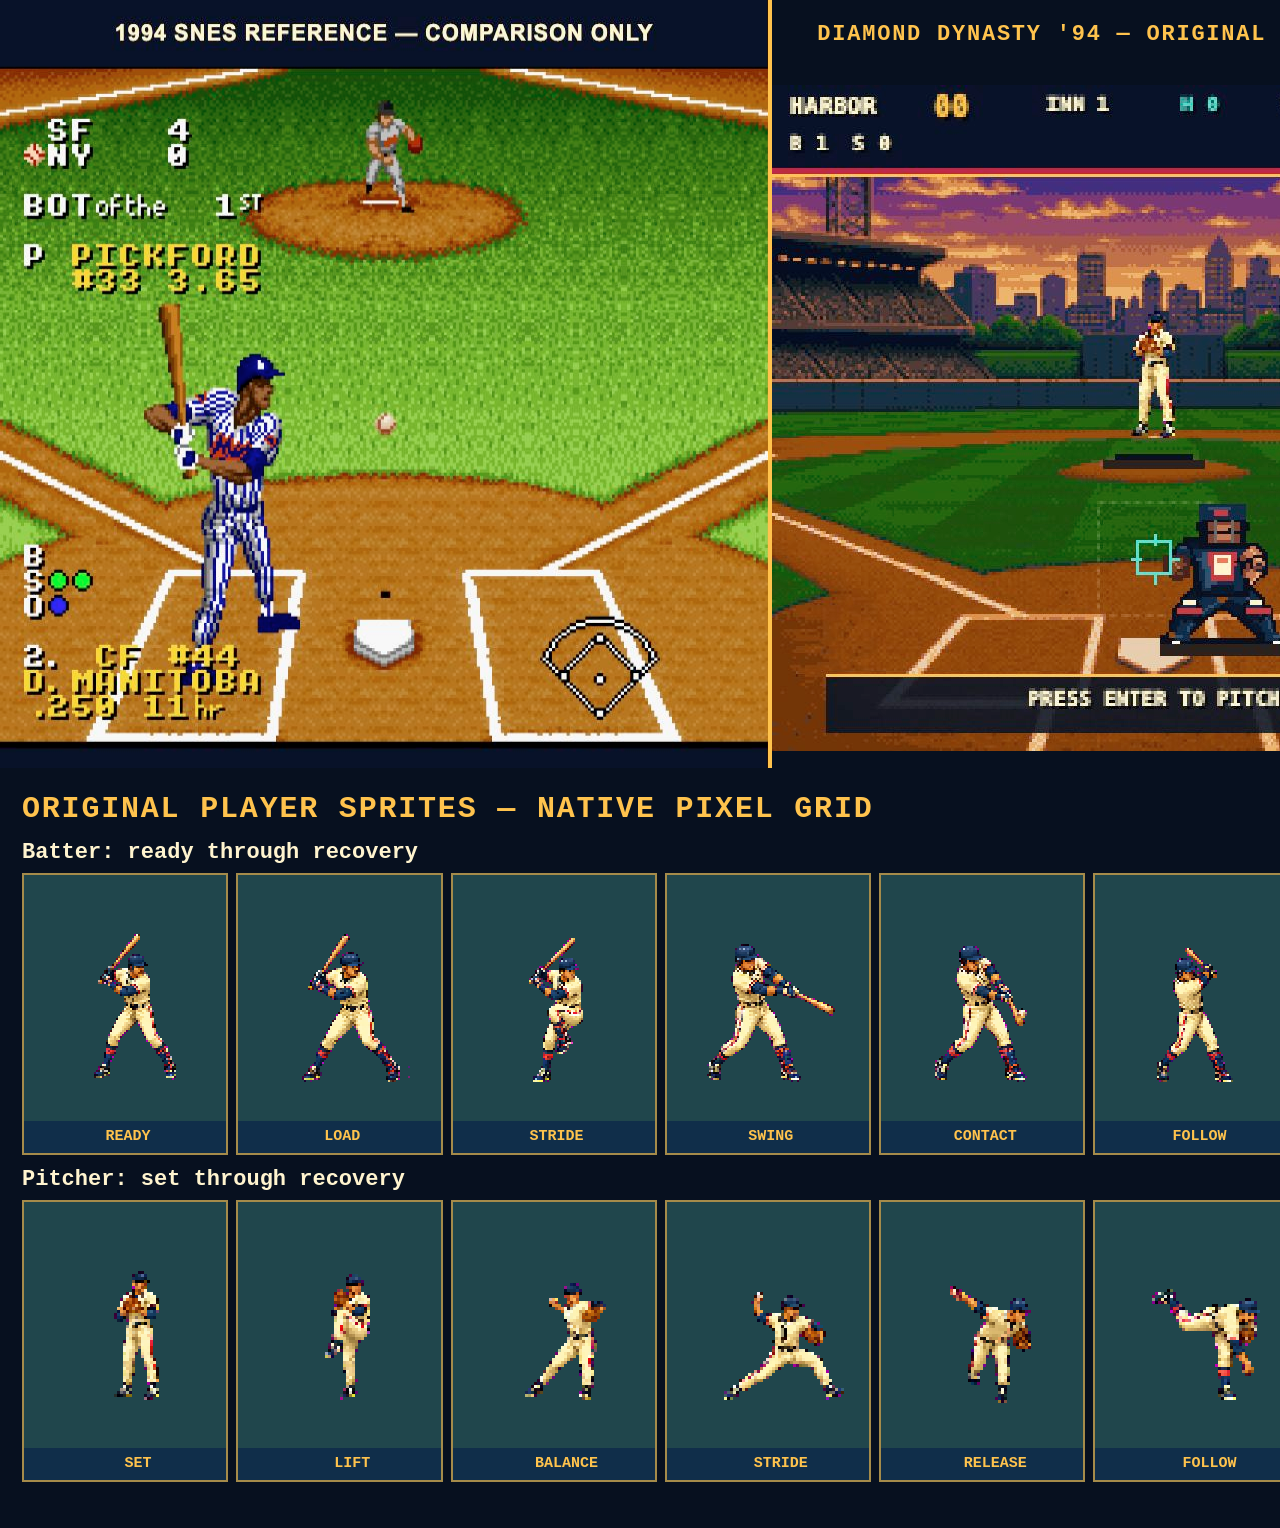
==== prototypes/diamond-dynasty/art-review.html @ b4f50368 "Replace procedural baseball figures with native sprites Co-authored-by: ersgit1 <eric@ersgroupinc.co" ====
<!doctype html>
<html lang="en">
  <head>
    <meta charset="UTF-8">
    <meta name="viewport" content="width=device-width, initial-scale=1.0">
    <title>Diamond Dynasty '94 — Character Art Review</title>
    <style>
      * { box-sizing: border-box; }
      html { background: #050a18; color: #fff4cf; font-family: "Courier New", monospace; }
      body { margin: 0; padding: 0; }
      h1, h2, p, figure { margin: 0; }
      .comparison {
        width: 1536px;
        height: 768px;
        display: grid;
        grid-template-columns: 1fr 1fr;
        overflow: hidden;
        background: #07101f;
      }
      .reference {
        width: 768px;
        height: 768px;
        object-fit: cover;
        image-rendering: pixelated;
      }
      .original-panel {
        display: grid;
        grid-template-rows: 68px 1fr;
        border-left: 4px solid #ffc34d;
        overflow: hidden;
      }
      .panel-title {
        display: grid;
        place-items: center;
        color: #ffc34d;
        background: #07101f;
        font-size: 22px;
        font-weight: 900;
        letter-spacing: .08em;
      }
      .gameplay-frame {
        display: grid;
        place-items: center;
        background: #07101f;
      }
      .gameplay-frame img {
        width: 100%;
        height: auto;
        image-rendering: pixelated;
      }
      .animation {
        width: 1536px;
        height: 760px;
        padding: 24px 22px;
        background: #07101f;
      }
      .animation h1 {
        margin-bottom: 14px;
        color: #ffc34d;
        font-size: 30px;
        letter-spacing: .06em;
      }
      .row-label {
        margin: 12px 0 8px;
        font-size: 22px;
        font-weight: 900;
      }
      .sprite-row {
        display: grid;
        grid-template-columns: repeat(7, 1fr);
        gap: 8px;
      }
      .sprite-row figure {
        height: 282px;
        display: grid;
        grid-template-rows: 1fr 32px;
        place-items: center;
        border: 2px solid #a58b4a;
        background: #20464c;
        overflow: hidden;
      }
      .sprite-row img {
        image-rendering: pixelated;
        image-rendering: crisp-edges;
      }
      .batter-row img { width: 208px; height: 200px; }
      .pitcher-row img { width: 228px; height: 174px; }
      figcaption {
        align-self: stretch;
        width: 100%;
        padding-top: 7px;
        color: #ffc34d;
        background: #102e4a;
        text-align: center;
        font-size: 15px;
        font-weight: 900;
      }
    </style>
  </head>
  <body>
    <section id="comparison" class="comparison" aria-label="SNES reference and original sprite rebuild comparison">
      <img class="reference" src="./art/references/ken-griffey-jr-snes-reference.png" alt="1994 SNES baseball screenshot used only as a detail-density reference">
      <div class="original-panel">
        <h1 class="panel-title">DIAMOND DYNASTY '94 — ORIGINAL SPRITE REBUILD</h1>
        <div class="gameplay-frame">
          <img src="./screenshots/gameplay-v2.png" alt="Live gameplay with original sprite-based batter and pitcher">
        </div>
      </div>
    </section>
    <section id="animation" class="animation" aria-label="Fourteen original animation poses">
      <h1>ORIGINAL PLAYER SPRITES — NATIVE PIXEL GRID</h1>
      <h2 class="row-label">Batter: ready through recovery</h2>
      <div class="sprite-row batter-row">
        <figure><img src="./art/sprites/batter-0.png" alt="Original batter pose 1"><figcaption>READY</figcaption></figure>
        <figure><img src="./art/sprites/batter-1.png" alt="Original batter pose 2"><figcaption>LOAD</figcaption></figure>
        <figure><img src="./art/sprites/batter-2.png" alt="Original batter pose 3"><figcaption>STRIDE</figcaption></figure>
        <figure><img src="./art/sprites/batter-3.png" alt="Original batter pose 4"><figcaption>SWING</figcaption></figure>
        <figure><img src="./art/sprites/batter-4.png" alt="Original batter pose 5"><figcaption>CONTACT</figcaption></figure>
        <figure><img src="./art/sprites/batter-5.png" alt="Original batter pose 6"><figcaption>FOLLOW</figcaption></figure>
        <figure><img src="./art/sprites/batter-6.png" alt="Original batter pose 7"><figcaption>RECOVER</figcaption></figure>
      </div>
      <h2 class="row-label">Pitcher: set through recovery</h2>
      <div class="sprite-row pitcher-row">
        <figure><img src="./art/sprites/pitcher-0.png" alt="Original pitcher pose 1"><figcaption>SET</figcaption></figure>
        <figure><img src="./art/sprites/pitcher-1.png" alt="Original pitcher pose 2"><figcaption>LIFT</figcaption></figure>
        <figure><img src="./art/sprites/pitcher-2.png" alt="Original pitcher pose 3"><figcaption>BALANCE</figcaption></figure>
        <figure><img src="./art/sprites/pitcher-3.png" alt="Original pitcher pose 4"><figcaption>STRIDE</figcaption></figure>
        <figure><img src="./art/sprites/pitcher-4.png" alt="Original pitcher pose 5"><figcaption>RELEASE</figcaption></figure>
        <figure><img src="./art/sprites/pitcher-5.png" alt="Original pitcher pose 6"><figcaption>FOLLOW</figcaption></figure>
        <figure><img src="./art/sprites/pitcher-6.png" alt="Original pitcher pose 7"><figcaption>RECOVER</figcaption></figure>
      </div>
    </section>
  </body>
</html>
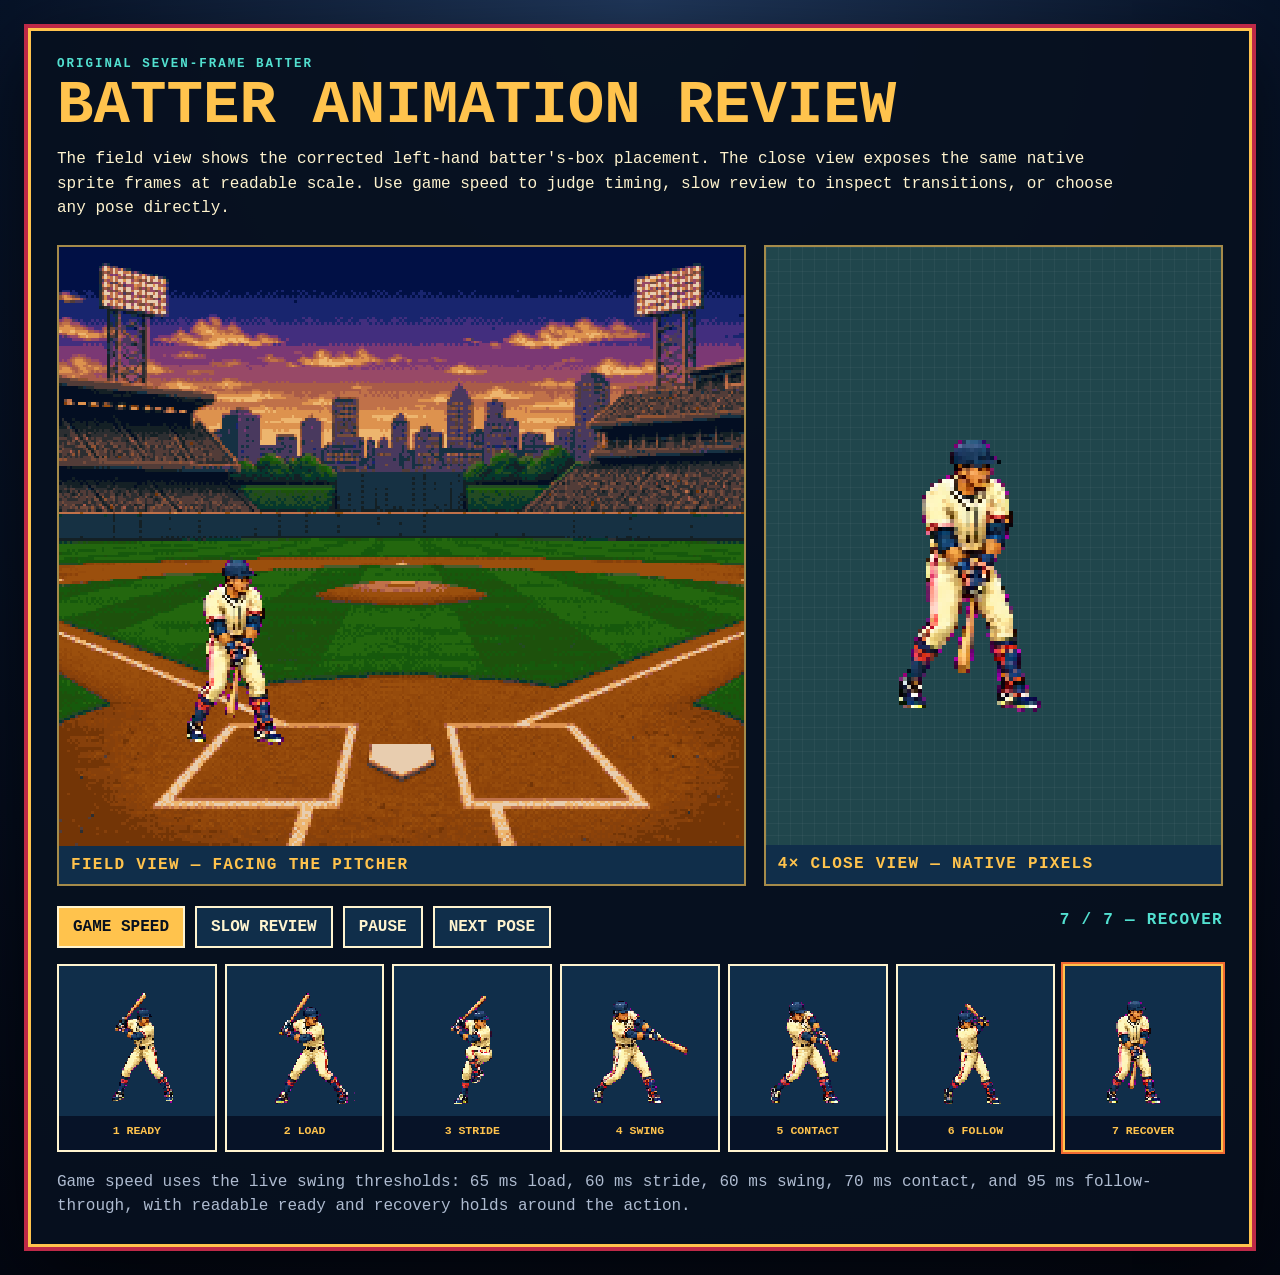
==== commit 5b6cfffa: "Add interactive batter animation review Co-authored-by: ersgit1 <eric@ersgroupinc.com> Signed-off-by" ====
--- a/prototypes/diamond-dynasty/art-review.html
+++ b/prototypes/diamond-dynasty/art-review.html
@@ -3,132 +3,222 @@
   <head>
     <meta charset="UTF-8">
     <meta name="viewport" content="width=device-width, initial-scale=1.0">
-    <title>Diamond Dynasty '94 — Character Art Review</title>
+    <title>Diamond Dynasty '94 — Batter Animation Review</title>
     <style>
+      :root {
+        color-scheme: dark;
+        font-family: "Courier New", monospace;
+        background: #050a18;
+        color: #fff4cf;
+        --cream: #fff4cf;
+        --gold: #ffc34d;
+        --coral: #f06a32;
+        --navy: #07101f;
+        --teal: #52e0d0;
+      }
       * { box-sizing: border-box; }
-      html { background: #050a18; color: #fff4cf; font-family: "Courier New", monospace; }
-      body { margin: 0; padding: 0; }
-      h1, h2, p, figure { margin: 0; }
-      .comparison {
-        width: 1536px;
-        height: 768px;
-        display: grid;
-        grid-template-columns: 1fr 1fr;
+      body {
+        margin: 0;
+        min-height: 100vh;
+        padding: 28px;
+        background: radial-gradient(circle at 50% 0%, #20385c 0, #071328 44%, #030712 100%);
+      }
+      button { font: inherit; }
+      .review {
+        width: min(100%, 1280px);
+        margin: 0 auto;
+        padding: 26px;
+        border: 3px solid var(--gold);
+        background: #07101ff2;
+        box-shadow: 0 0 0 4px #be2947, 0 24px 80px #000a;
+      }
+      .eyebrow {
+        margin: 0 0 6px;
+        color: var(--teal);
+        font-size: .78rem;
+        font-weight: 900;
+        letter-spacing: .16em;
+      }
+      h1 {
+        margin: 0;
+        color: var(--gold);
+        font-size: clamp(1.8rem, 5vw, 3.8rem);
+        line-height: .95;
+      }
+      .lede { max-width: 68rem; margin: 12px 0 24px; line-height: 1.55; }
+      .views {
+        display: grid;
+        grid-template-columns: minmax(0, 3fr) minmax(280px, 2fr);
+        gap: 18px;
+      }
+      figure {
+        margin: 0;
+        border: 2px solid #a58b4a;
+        background: #102e4a;
+      }
+      figcaption {
+        padding: 10px 12px;
+        color: var(--gold);
+        background: #102e4a;
+        font-weight: 900;
+        letter-spacing: .08em;
+      }
+      .field-stage {
+        position: relative;
+        width: 100%;
+        aspect-ratio: 8 / 7;
         overflow: hidden;
-        background: #07101f;
-      }
-      .reference {
-        width: 768px;
-        height: 768px;
-        object-fit: cover;
-        image-rendering: pixelated;
-      }
-      .original-panel {
-        display: grid;
-        grid-template-rows: 68px 1fr;
-        border-left: 4px solid #ffc34d;
+        background: url("./assets/stadium.png") center / 100% 100% no-repeat;
+        image-rendering: pixelated;
+        image-rendering: crisp-edges;
+      }
+      .field-batter {
+        position: absolute;
+        left: 7.8125%;
+        top: 41.9643%;
+        width: 40.625%;
+        height: 44.6429%;
+        image-rendering: pixelated;
+        image-rendering: crisp-edges;
+      }
+      .close-stage {
+        display: grid;
+        place-items: center;
+        min-height: 0;
+        height: calc(100% - 39px);
+        padding: 22px;
         overflow: hidden;
-      }
-      .panel-title {
-        display: grid;
-        place-items: center;
-        color: #ffc34d;
-        background: #07101f;
-        font-size: 22px;
+        background:
+          linear-gradient(#ffffff0a 1px, transparent 1px),
+          linear-gradient(90deg, #ffffff0a 1px, transparent 1px),
+          #20464c;
+        background-size: 12px 12px;
+      }
+      .close-batter {
+        width: min(100%, 416px);
+        height: auto;
+        image-rendering: pixelated;
+        image-rendering: crisp-edges;
+      }
+      .transport {
+        display: flex;
+        flex-wrap: wrap;
+        align-items: center;
+        gap: 10px;
+        margin: 20px 0 16px;
+      }
+      .transport button,
+      .pose-button {
+        border: 2px solid var(--cream);
+        color: var(--cream);
+        background: #102e4a;
+        cursor: pointer;
+      }
+      .transport button { padding: 10px 14px; font-weight: 900; }
+      .transport button:hover,
+      .transport button:focus-visible,
+      .pose-button:hover,
+      .pose-button:focus-visible { border-color: var(--teal); outline: none; }
+      .transport button[aria-pressed="true"] { color: #07101f; background: var(--gold); }
+      .frame-status {
+        margin: 0 0 14px auto;
+        color: var(--teal);
         font-weight: 900;
         letter-spacing: .08em;
       }
-      .gameplay-frame {
-        display: grid;
-        place-items: center;
-        background: #07101f;
-      }
-      .gameplay-frame img {
+      .pose-strip {
+        display: grid;
+        grid-template-columns: repeat(7, minmax(110px, 1fr));
+        gap: 8px;
+      }
+      .pose-button {
+        display: grid;
+        grid-template-rows: 150px 34px;
         width: 100%;
-        height: auto;
-        image-rendering: pixelated;
-      }
-      .animation {
-        width: 1536px;
-        height: 760px;
-        padding: 24px 22px;
-        background: #07101f;
-      }
-      .animation h1 {
-        margin-bottom: 14px;
-        color: #ffc34d;
-        font-size: 30px;
-        letter-spacing: .06em;
-      }
-      .row-label {
-        margin: 12px 0 8px;
-        font-size: 22px;
-        font-weight: 900;
-      }
-      .sprite-row {
-        display: grid;
-        grid-template-columns: repeat(7, 1fr);
-        gap: 8px;
-      }
-      .sprite-row figure {
-        height: 282px;
-        display: grid;
-        grid-template-rows: 1fr 32px;
-        place-items: center;
-        border: 2px solid #a58b4a;
-        background: #20464c;
+        padding: 0;
         overflow: hidden;
       }
-      .sprite-row img {
-        image-rendering: pixelated;
-        image-rendering: crisp-edges;
-      }
-      .batter-row img { width: 208px; height: 200px; }
-      .pitcher-row img { width: 228px; height: 174px; }
-      figcaption {
+      .pose-button[aria-pressed="true"] {
+        border-color: var(--gold);
+        box-shadow: 0 0 0 2px var(--coral);
+      }
+      .pose-button img {
+        align-self: end;
+        width: 156px;
+        max-width: 100%;
+        height: 150px;
+        object-fit: contain;
+        image-rendering: pixelated;
+        image-rendering: crisp-edges;
+      }
+      .pose-button span {
         align-self: stretch;
-        width: 100%;
-        padding-top: 7px;
-        color: #ffc34d;
-        background: #102e4a;
-        text-align: center;
-        font-size: 15px;
-        font-weight: 900;
+        padding-top: 8px;
+        color: var(--gold);
+        background: #071328;
+        font-size: .72rem;
+        font-weight: 900;
+      }
+      .timing-note { margin: 18px 0 0; color: #aebbd0; line-height: 1.5; }
+      @media (max-width: 900px) {
+        body { padding: 12px; }
+        .review { padding: 16px; }
+        .views { grid-template-columns: 1fr; }
+        .close-stage { height: 360px; }
+        .pose-strip { grid-template-columns: repeat(4, minmax(90px, 1fr)); }
+        .frame-status { width: 100%; margin-left: 0; }
+      }
+      @media (max-width: 520px) {
+        .pose-strip { grid-template-columns: repeat(2, 1fr); }
+        .pose-button { grid-template-rows: 130px 34px; }
+        .pose-button img { height: 130px; }
+      }
+      @media (prefers-reduced-motion: reduce) {
+        .review { scroll-behavior: auto; }
       }
     </style>
   </head>
   <body>
-    <section id="comparison" class="comparison" aria-label="SNES reference and original sprite rebuild comparison">
-      <img class="reference" src="./art/references/ken-griffey-jr-snes-reference.png" alt="1994 SNES baseball screenshot used only as a detail-density reference">
-      <div class="original-panel">
-        <h1 class="panel-title">DIAMOND DYNASTY '94 — ORIGINAL SPRITE REBUILD</h1>
-        <div class="gameplay-frame">
-          <img src="./screenshots/gameplay-v2.png" alt="Live gameplay with original sprite-based batter and pitcher">
-        </div>
+    <main class="review">
+      <p class="eyebrow">ORIGINAL SEVEN-FRAME BATTER</p>
+      <h1>BATTER ANIMATION REVIEW</h1>
+      <p class="lede">The field view shows the corrected left-hand batter's-box placement. The close view exposes the same native sprite frames at readable scale. Use game speed to judge timing, slow review to inspect transitions, or choose any pose directly.</p>
+
+      <section class="views" aria-label="Synchronized batter animation views">
+        <figure>
+          <div class="field-stage">
+            <img class="field-batter" data-live-batter src="./art/sprites/batter-0.png" alt="Animated batter in the left-hand batter's box">
+          </div>
+          <figcaption>FIELD VIEW — FACING THE PITCHER</figcaption>
+        </figure>
+        <figure>
+          <div class="close-stage">
+            <img class="close-batter" data-live-batter src="./art/sprites/batter-0.png" alt="Close view of the animated batter">
+          </div>
+          <figcaption>4× CLOSE VIEW — NATIVE PIXELS</figcaption>
+        </figure>
+      </section>
+
+      <div class="transport" aria-label="Animation playback controls">
+        <button id="play-game" type="button" aria-pressed="true">GAME SPEED</button>
+        <button id="play-slow" type="button" aria-pressed="false">SLOW REVIEW</button>
+        <button id="pause" type="button" aria-pressed="false">PAUSE</button>
+        <button id="step" type="button">NEXT POSE</button>
+        <p id="frame-status" class="frame-status" aria-live="polite">1 / 7 — READY</p>
       </div>
-    </section>
-    <section id="animation" class="animation" aria-label="Fourteen original animation poses">
-      <h1>ORIGINAL PLAYER SPRITES — NATIVE PIXEL GRID</h1>
-      <h2 class="row-label">Batter: ready through recovery</h2>
-      <div class="sprite-row batter-row">
-        <figure><img src="./art/sprites/batter-0.png" alt="Original batter pose 1"><figcaption>READY</figcaption></figure>
-        <figure><img src="./art/sprites/batter-1.png" alt="Original batter pose 2"><figcaption>LOAD</figcaption></figure>
-        <figure><img src="./art/sprites/batter-2.png" alt="Original batter pose 3"><figcaption>STRIDE</figcaption></figure>
-        <figure><img src="./art/sprites/batter-3.png" alt="Original batter pose 4"><figcaption>SWING</figcaption></figure>
-        <figure><img src="./art/sprites/batter-4.png" alt="Original batter pose 5"><figcaption>CONTACT</figcaption></figure>
-        <figure><img src="./art/sprites/batter-5.png" alt="Original batter pose 6"><figcaption>FOLLOW</figcaption></figure>
-        <figure><img src="./art/sprites/batter-6.png" alt="Original batter pose 7"><figcaption>RECOVER</figcaption></figure>
-      </div>
-      <h2 class="row-label">Pitcher: set through recovery</h2>
-      <div class="sprite-row pitcher-row">
-        <figure><img src="./art/sprites/pitcher-0.png" alt="Original pitcher pose 1"><figcaption>SET</figcaption></figure>
-        <figure><img src="./art/sprites/pitcher-1.png" alt="Original pitcher pose 2"><figcaption>LIFT</figcaption></figure>
-        <figure><img src="./art/sprites/pitcher-2.png" alt="Original pitcher pose 3"><figcaption>BALANCE</figcaption></figure>
-        <figure><img src="./art/sprites/pitcher-3.png" alt="Original pitcher pose 4"><figcaption>STRIDE</figcaption></figure>
-        <figure><img src="./art/sprites/pitcher-4.png" alt="Original pitcher pose 5"><figcaption>RELEASE</figcaption></figure>
-        <figure><img src="./art/sprites/pitcher-5.png" alt="Original pitcher pose 6"><figcaption>FOLLOW</figcaption></figure>
-        <figure><img src="./art/sprites/pitcher-6.png" alt="Original pitcher pose 7"><figcaption>RECOVER</figcaption></figure>
-      </div>
-    </section>
+
+      <section class="pose-strip" aria-label="Select one of seven batter poses">
+        <button class="pose-button" type="button" data-frame="0" aria-pressed="true"><img src="./art/sprites/batter-0.png" alt="Ready pose"><span>1 READY</span></button>
+        <button class="pose-button" type="button" data-frame="1" aria-pressed="false"><img src="./art/sprites/batter-1.png" alt="Load pose"><span>2 LOAD</span></button>
+        <button class="pose-button" type="button" data-frame="2" aria-pressed="false"><img src="./art/sprites/batter-2.png" alt="Stride pose"><span>3 STRIDE</span></button>
+        <button class="pose-button" type="button" data-frame="3" aria-pressed="false"><img src="./art/sprites/batter-3.png" alt="Swing pose"><span>4 SWING</span></button>
+        <button class="pose-button" type="button" data-frame="4" aria-pressed="false"><img src="./art/sprites/batter-4.png" alt="Contact pose"><span>5 CONTACT</span></button>
+        <button class="pose-button" type="button" data-frame="5" aria-pressed="false"><img src="./art/sprites/batter-5.png" alt="Follow-through pose"><span>6 FOLLOW</span></button>
+        <button class="pose-button" type="button" data-frame="6" aria-pressed="false"><img src="./art/sprites/batter-6.png" alt="Recovery pose"><span>7 RECOVER</span></button>
+      </section>
+
+      <p class="timing-note">Game speed uses the live swing thresholds: 65 ms load, 60 ms stride, 60 ms swing, 70 ms contact, and 95 ms follow-through, with readable ready and recovery holds around the action.</p>
+    </main>
+    <script type="module" src="./src/animation-review.mjs?v=1"></script>
   </body>
 </html>
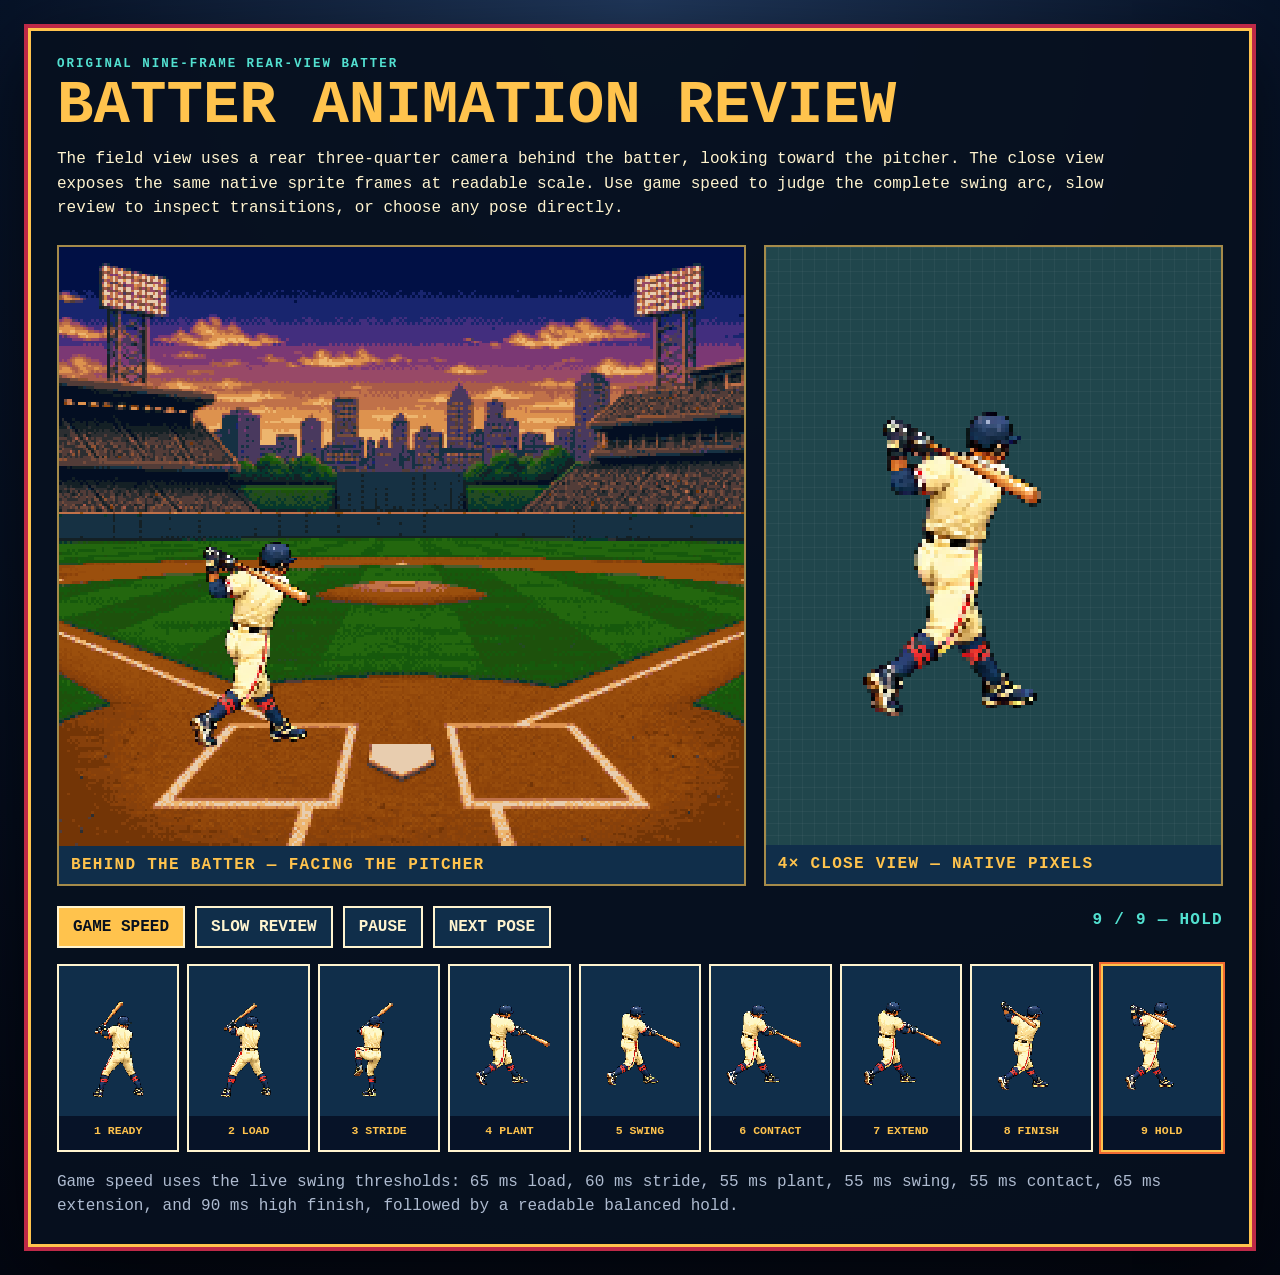
==== commit 2574a416: "Reframe batter and complete swing follow-through Co-authored-by: ersgit1 <eric@ersgroupinc.com> Sign" ====
--- a/prototypes/diamond-dynasty/art-review.html
+++ b/prototypes/diamond-dynasty/art-review.html
@@ -74,7 +74,7 @@
       }
       .field-batter {
         position: absolute;
-        left: 7.8125%;
+        left: 11.71875%;
         top: 41.9643%;
         width: 40.625%;
         height: 44.6429%;
@@ -128,7 +128,7 @@
       }
       .pose-strip {
         display: grid;
-        grid-template-columns: repeat(7, minmax(110px, 1fr));
+        grid-template-columns: repeat(9, minmax(95px, 1fr));
         gap: 8px;
       }
       .pose-button {
@@ -180,16 +180,16 @@
   </head>
   <body>
     <main class="review">
-      <p class="eyebrow">ORIGINAL SEVEN-FRAME BATTER</p>
+      <p class="eyebrow">ORIGINAL NINE-FRAME REAR-VIEW BATTER</p>
       <h1>BATTER ANIMATION REVIEW</h1>
-      <p class="lede">The field view shows the corrected left-hand batter's-box placement. The close view exposes the same native sprite frames at readable scale. Use game speed to judge timing, slow review to inspect transitions, or choose any pose directly.</p>
+      <p class="lede">The field view uses a rear three-quarter camera behind the batter, looking toward the pitcher. The close view exposes the same native sprite frames at readable scale. Use game speed to judge the complete swing arc, slow review to inspect transitions, or choose any pose directly.</p>
 
       <section class="views" aria-label="Synchronized batter animation views">
         <figure>
           <div class="field-stage">
-            <img class="field-batter" data-live-batter src="./art/sprites/batter-0.png" alt="Animated batter in the left-hand batter's box">
+            <img class="field-batter" data-live-batter src="./art/sprites/batter-0.png" alt="Animated rear-view batter facing the pitcher">
           </div>
-          <figcaption>FIELD VIEW — FACING THE PITCHER</figcaption>
+          <figcaption>BEHIND THE BATTER — FACING THE PITCHER</figcaption>
         </figure>
         <figure>
           <div class="close-stage">
@@ -204,21 +204,23 @@
         <button id="play-slow" type="button" aria-pressed="false">SLOW REVIEW</button>
         <button id="pause" type="button" aria-pressed="false">PAUSE</button>
         <button id="step" type="button">NEXT POSE</button>
-        <p id="frame-status" class="frame-status" aria-live="polite">1 / 7 — READY</p>
+        <p id="frame-status" class="frame-status" aria-live="polite">1 / 9 — READY</p>
       </div>
 
-      <section class="pose-strip" aria-label="Select one of seven batter poses">
+      <section class="pose-strip" aria-label="Select one of nine batter poses">
         <button class="pose-button" type="button" data-frame="0" aria-pressed="true"><img src="./art/sprites/batter-0.png" alt="Ready pose"><span>1 READY</span></button>
         <button class="pose-button" type="button" data-frame="1" aria-pressed="false"><img src="./art/sprites/batter-1.png" alt="Load pose"><span>2 LOAD</span></button>
         <button class="pose-button" type="button" data-frame="2" aria-pressed="false"><img src="./art/sprites/batter-2.png" alt="Stride pose"><span>3 STRIDE</span></button>
-        <button class="pose-button" type="button" data-frame="3" aria-pressed="false"><img src="./art/sprites/batter-3.png" alt="Swing pose"><span>4 SWING</span></button>
-        <button class="pose-button" type="button" data-frame="4" aria-pressed="false"><img src="./art/sprites/batter-4.png" alt="Contact pose"><span>5 CONTACT</span></button>
-        <button class="pose-button" type="button" data-frame="5" aria-pressed="false"><img src="./art/sprites/batter-5.png" alt="Follow-through pose"><span>6 FOLLOW</span></button>
-        <button class="pose-button" type="button" data-frame="6" aria-pressed="false"><img src="./art/sprites/batter-6.png" alt="Recovery pose"><span>7 RECOVER</span></button>
+        <button class="pose-button" type="button" data-frame="3" aria-pressed="false"><img src="./art/sprites/batter-3.png" alt="Heel-plant pose"><span>4 PLANT</span></button>
+        <button class="pose-button" type="button" data-frame="4" aria-pressed="false"><img src="./art/sprites/batter-4.png" alt="Swing pose"><span>5 SWING</span></button>
+        <button class="pose-button" type="button" data-frame="5" aria-pressed="false"><img src="./art/sprites/batter-5.png" alt="Contact pose"><span>6 CONTACT</span></button>
+        <button class="pose-button" type="button" data-frame="6" aria-pressed="false"><img src="./art/sprites/batter-6.png" alt="Post-contact extension pose"><span>7 EXTEND</span></button>
+        <button class="pose-button" type="button" data-frame="7" aria-pressed="false"><img src="./art/sprites/batter-7.png" alt="High follow-through pose"><span>8 FINISH</span></button>
+        <button class="pose-button" type="button" data-frame="8" aria-pressed="false"><img src="./art/sprites/batter-8.png" alt="Balanced finish hold pose"><span>9 HOLD</span></button>
       </section>
 
-      <p class="timing-note">Game speed uses the live swing thresholds: 65 ms load, 60 ms stride, 60 ms swing, 70 ms contact, and 95 ms follow-through, with readable ready and recovery holds around the action.</p>
+      <p class="timing-note">Game speed uses the live swing thresholds: 65 ms load, 60 ms stride, 55 ms plant, 55 ms swing, 55 ms contact, 65 ms extension, and 90 ms high finish, followed by a readable balanced hold.</p>
     </main>
-    <script type="module" src="./src/animation-review.mjs?v=1"></script>
+    <script type="module" src="./src/animation-review.mjs?v=2"></script>
   </body>
 </html>
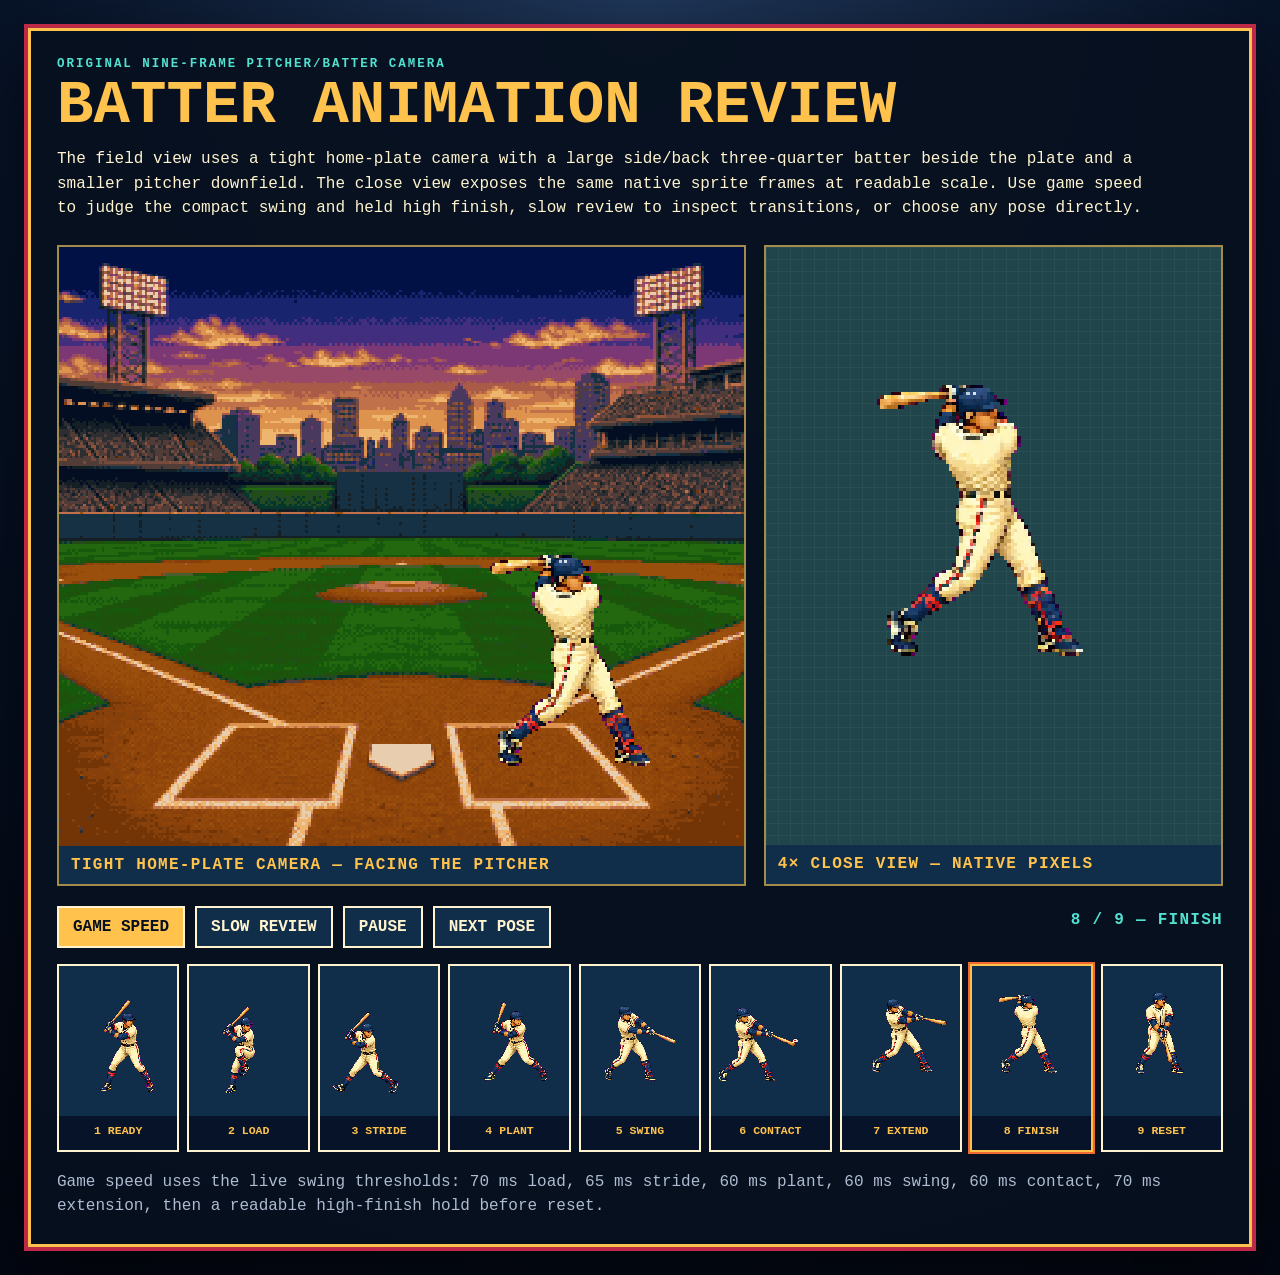
==== commit 14b4ec95: "Match classic pitcher-batter camera Co-authored-by: ersgit1 <eric@ersgroupinc.com> Signed-off-by: er" ====
--- a/prototypes/diamond-dynasty/art-review.html
+++ b/prototypes/diamond-dynasty/art-review.html
@@ -74,10 +74,10 @@
       }
       .field-batter {
         position: absolute;
-        left: 11.71875%;
-        top: 41.9643%;
-        width: 40.625%;
-        height: 44.6429%;
+        left: 52.734375%;
+        top: 47.321429%;
+        width: 46.875%;
+        height: 50%;
         image-rendering: pixelated;
         image-rendering: crisp-edges;
       }
@@ -180,16 +180,16 @@
   </head>
   <body>
     <main class="review">
-      <p class="eyebrow">ORIGINAL NINE-FRAME REAR-VIEW BATTER</p>
+      <p class="eyebrow">ORIGINAL NINE-FRAME PITCHER/BATTER CAMERA</p>
       <h1>BATTER ANIMATION REVIEW</h1>
-      <p class="lede">The field view uses a rear three-quarter camera behind the batter, looking toward the pitcher. The close view exposes the same native sprite frames at readable scale. Use game speed to judge the complete swing arc, slow review to inspect transitions, or choose any pose directly.</p>
+      <p class="lede">The field view uses a tight home-plate camera with a large side/back three-quarter batter beside the plate and a smaller pitcher downfield. The close view exposes the same native sprite frames at readable scale. Use game speed to judge the compact swing and held high finish, slow review to inspect transitions, or choose any pose directly.</p>
 
       <section class="views" aria-label="Synchronized batter animation views">
         <figure>
           <div class="field-stage">
-            <img class="field-batter" data-live-batter src="./art/sprites/batter-0.png" alt="Animated rear-view batter facing the pitcher">
+            <img class="field-batter" data-live-batter src="./art/sprites/batter-0.png" alt="Animated side-back batter facing the pitcher">
           </div>
-          <figcaption>BEHIND THE BATTER — FACING THE PITCHER</figcaption>
+          <figcaption>TIGHT HOME-PLATE CAMERA — FACING THE PITCHER</figcaption>
         </figure>
         <figure>
           <div class="close-stage">
@@ -216,11 +216,11 @@
         <button class="pose-button" type="button" data-frame="5" aria-pressed="false"><img src="./art/sprites/batter-5.png" alt="Contact pose"><span>6 CONTACT</span></button>
         <button class="pose-button" type="button" data-frame="6" aria-pressed="false"><img src="./art/sprites/batter-6.png" alt="Post-contact extension pose"><span>7 EXTEND</span></button>
         <button class="pose-button" type="button" data-frame="7" aria-pressed="false"><img src="./art/sprites/batter-7.png" alt="High follow-through pose"><span>8 FINISH</span></button>
-        <button class="pose-button" type="button" data-frame="8" aria-pressed="false"><img src="./art/sprites/batter-8.png" alt="Balanced finish hold pose"><span>9 HOLD</span></button>
+        <button class="pose-button" type="button" data-frame="8" aria-pressed="false"><img src="./art/sprites/batter-8.png" alt="Controlled reset pose"><span>9 RESET</span></button>
       </section>
 
-      <p class="timing-note">Game speed uses the live swing thresholds: 65 ms load, 60 ms stride, 55 ms plant, 55 ms swing, 55 ms contact, 65 ms extension, and 90 ms high finish, followed by a readable balanced hold.</p>
+      <p class="timing-note">Game speed uses the live swing thresholds: 70 ms load, 65 ms stride, 60 ms plant, 60 ms swing, 60 ms contact, 70 ms extension, then a readable high-finish hold before reset.</p>
     </main>
-    <script type="module" src="./src/animation-review.mjs?v=2"></script>
+    <script type="module" src="./src/animation-review.mjs?v=3"></script>
   </body>
 </html>
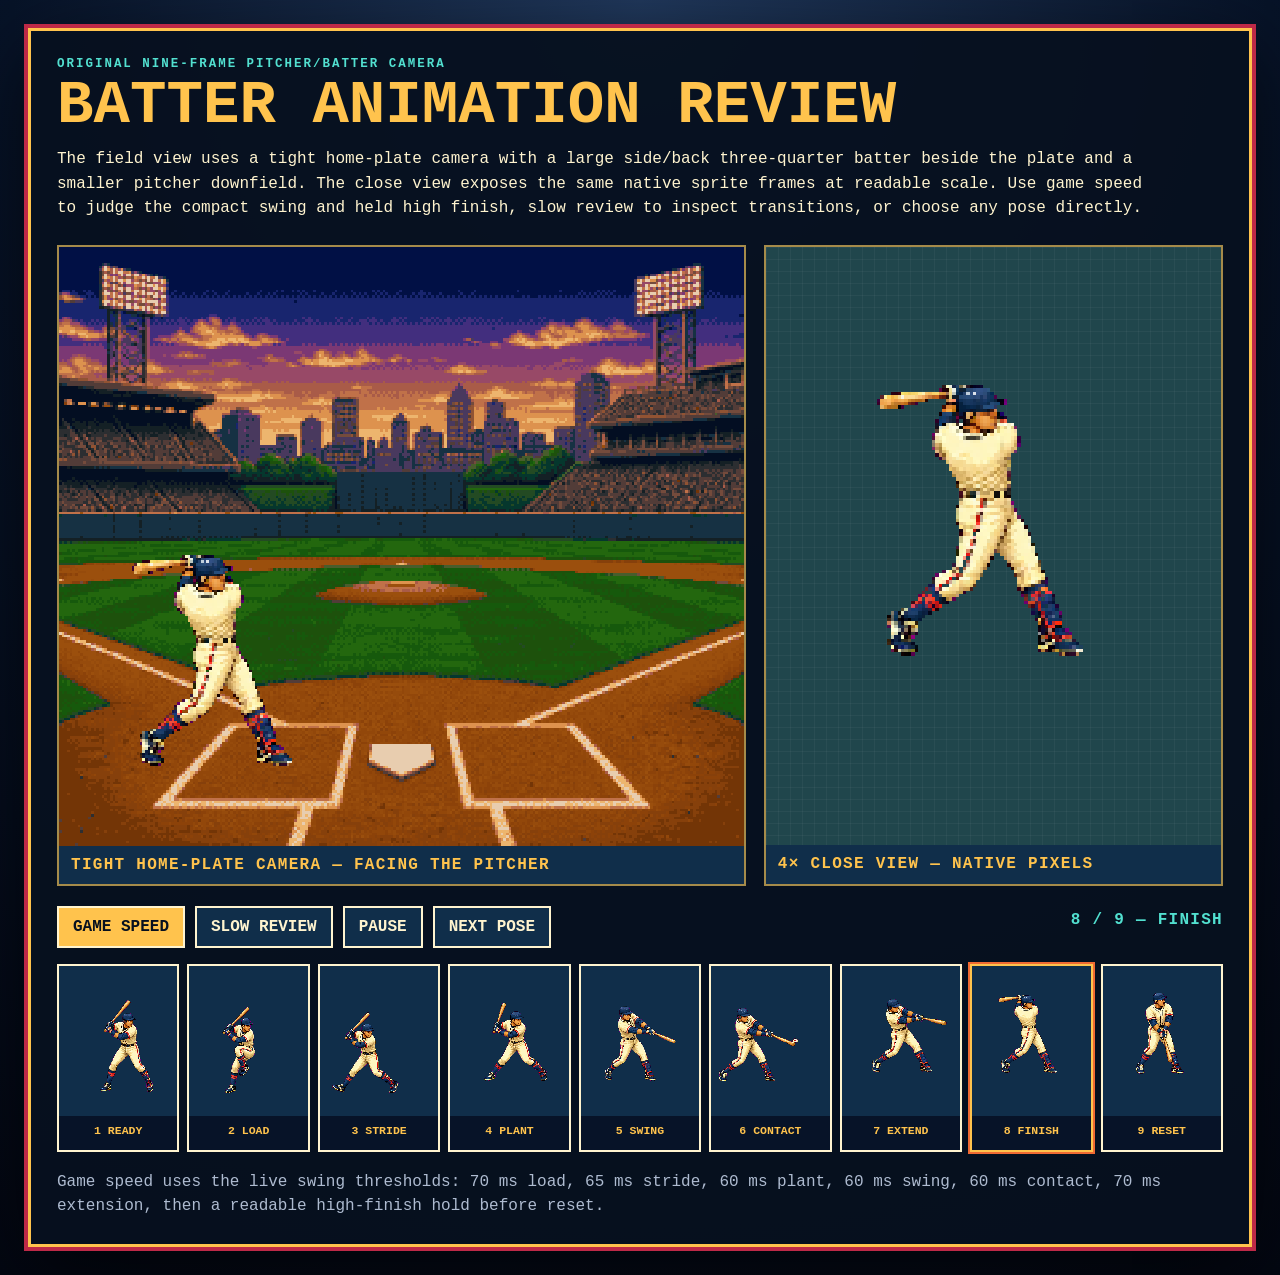
==== commit fb8bd2cf: "fix: align batter swing with pitch path Co-authored-by: ersgit1 <eric@ersgroupinc.com> Signed-off-by" ====
--- a/prototypes/diamond-dynasty/art-review.html
+++ b/prototypes/diamond-dynasty/art-review.html
@@ -74,7 +74,7 @@
       }
       .field-batter {
         position: absolute;
-        left: 52.734375%;
+        left: 0.390625%;
         top: 47.321429%;
         width: 46.875%;
         height: 50%;
@@ -187,7 +187,7 @@
       <section class="views" aria-label="Synchronized batter animation views">
         <figure>
           <div class="field-stage">
-            <img class="field-batter" data-live-batter src="./art/sprites/batter-0.png" alt="Animated side-back batter facing the pitcher">
+            <img class="field-batter" data-live-batter src="./art/sprites/batter-0.png" alt="Animated right-handed batter in the left box facing the pitcher">
           </div>
           <figcaption>TIGHT HOME-PLATE CAMERA — FACING THE PITCHER</figcaption>
         </figure>
@@ -221,6 +221,6 @@
 
       <p class="timing-note">Game speed uses the live swing thresholds: 70 ms load, 65 ms stride, 60 ms plant, 60 ms swing, 60 ms contact, 70 ms extension, then a readable high-finish hold before reset.</p>
     </main>
-    <script type="module" src="./src/animation-review.mjs?v=3"></script>
+    <script type="module" src="./src/animation-review.mjs?v=4"></script>
   </body>
 </html>
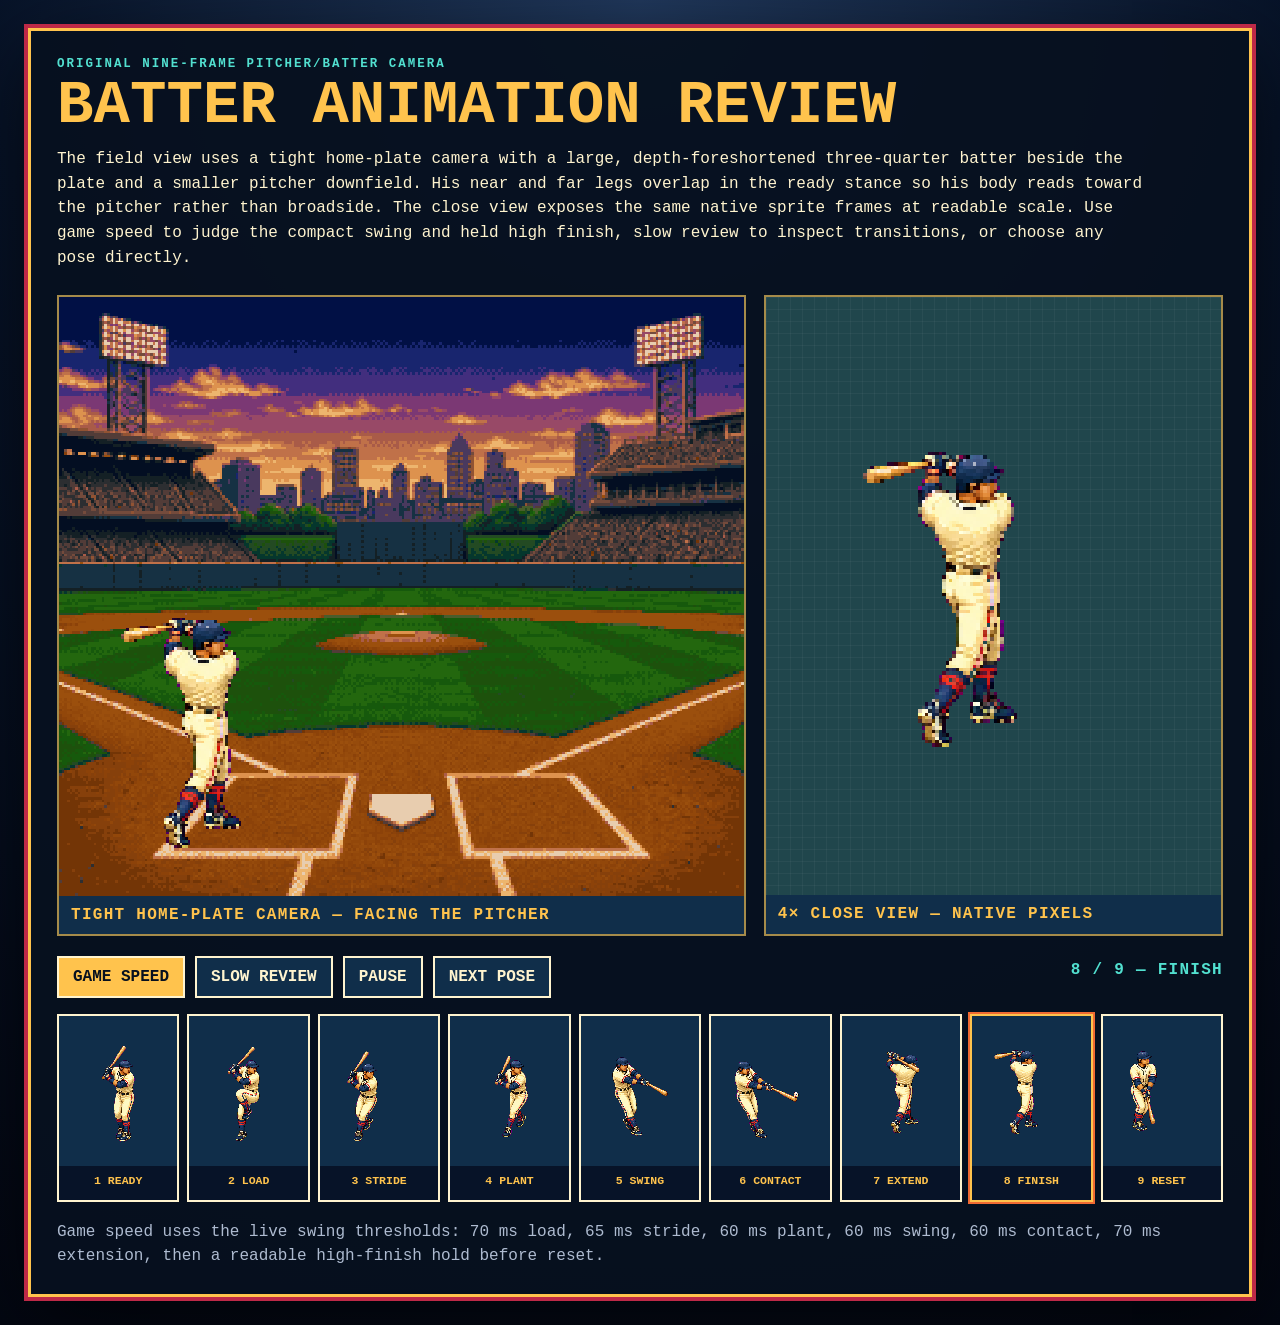
==== commit 0c8f3d8d: "Refine batter stance toward pitcher Co-authored-by: ersgit1 <eric@ersgroupinc.com> Signed-off-by: er" ====
--- a/prototypes/diamond-dynasty/art-review.html
+++ b/prototypes/diamond-dynasty/art-review.html
@@ -182,12 +182,12 @@
     <main class="review">
       <p class="eyebrow">ORIGINAL NINE-FRAME PITCHER/BATTER CAMERA</p>
       <h1>BATTER ANIMATION REVIEW</h1>
-      <p class="lede">The field view uses a tight home-plate camera with a large side/back three-quarter batter beside the plate and a smaller pitcher downfield. The close view exposes the same native sprite frames at readable scale. Use game speed to judge the compact swing and held high finish, slow review to inspect transitions, or choose any pose directly.</p>
+      <p class="lede">The field view uses a tight home-plate camera with a large, depth-foreshortened three-quarter batter beside the plate and a smaller pitcher downfield. His near and far legs overlap in the ready stance so his body reads toward the pitcher rather than broadside. The close view exposes the same native sprite frames at readable scale. Use game speed to judge the compact swing and held high finish, slow review to inspect transitions, or choose any pose directly.</p>
 
       <section class="views" aria-label="Synchronized batter animation views">
         <figure>
           <div class="field-stage">
-            <img class="field-batter" data-live-batter src="./art/sprites/batter-0.png" alt="Animated right-handed batter in the left box facing the pitcher">
+            <img class="field-batter" data-live-batter src="./art/sprites/batter-0.png" alt="Animated right-handed batter in a foreshortened stance facing the pitcher">
           </div>
           <figcaption>TIGHT HOME-PLATE CAMERA — FACING THE PITCHER</figcaption>
         </figure>
@@ -221,6 +221,6 @@
 
       <p class="timing-note">Game speed uses the live swing thresholds: 70 ms load, 65 ms stride, 60 ms plant, 60 ms swing, 60 ms contact, 70 ms extension, then a readable high-finish hold before reset.</p>
     </main>
-    <script type="module" src="./src/animation-review.mjs?v=4"></script>
+    <script type="module" src="./src/animation-review.mjs?v=5"></script>
   </body>
 </html>
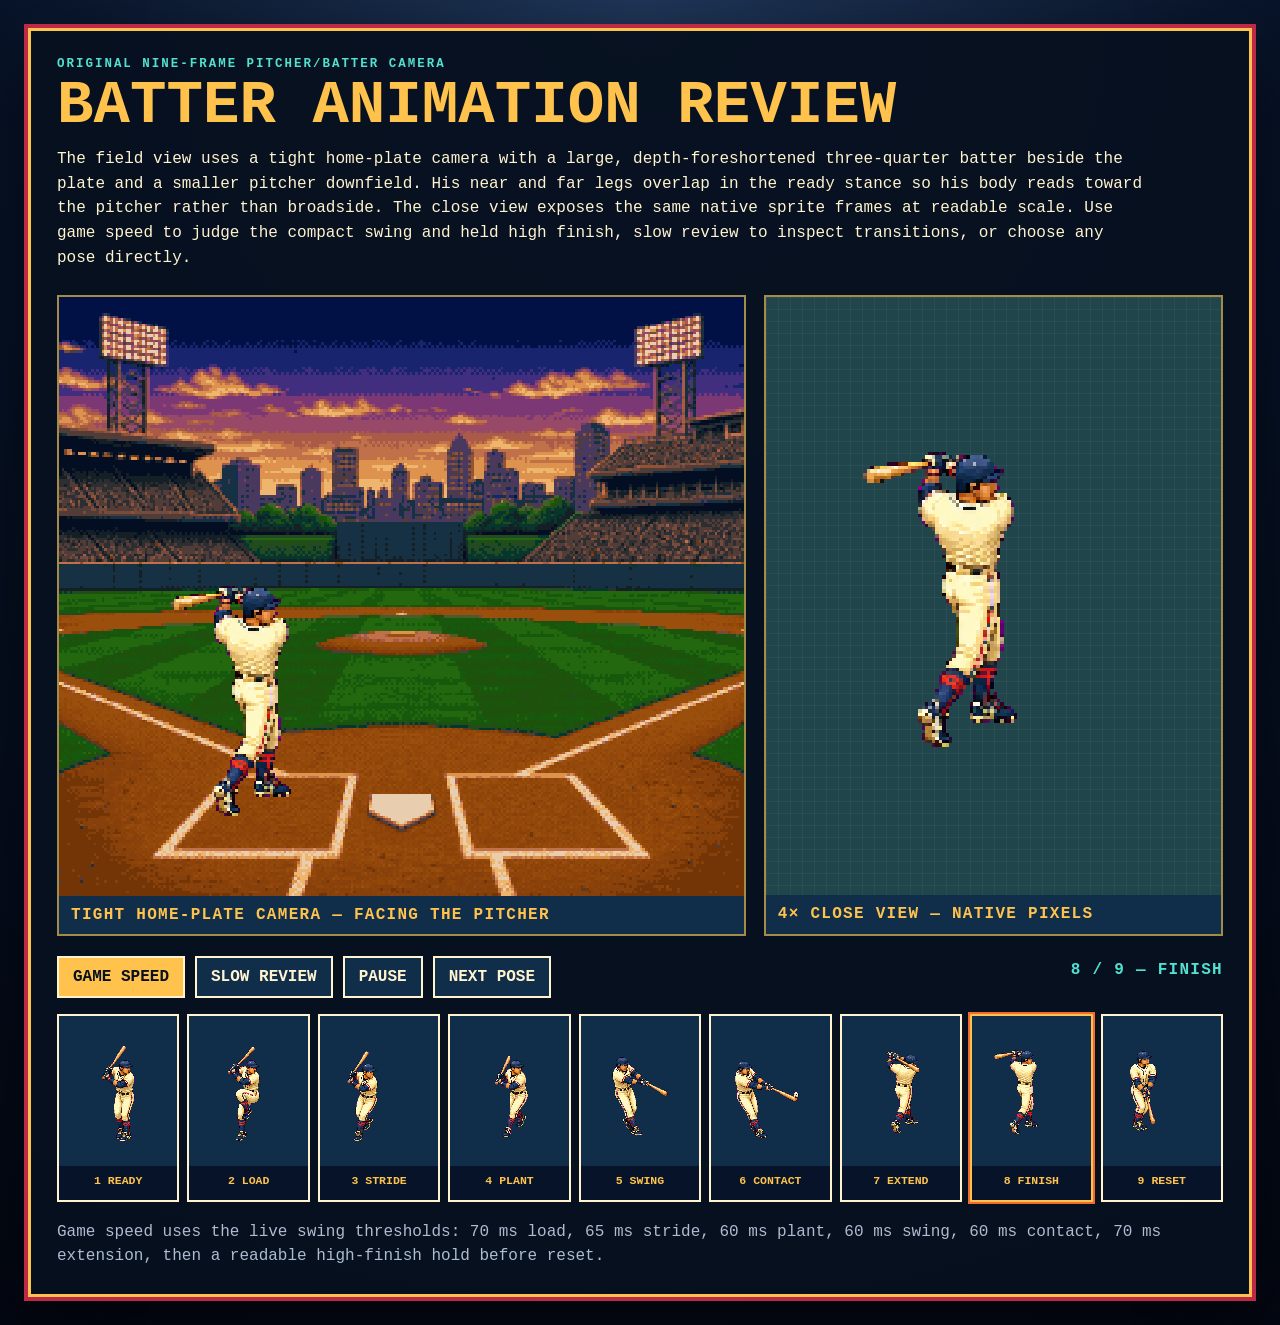
==== commit 8d175601: "Place batter fully inside box Co-authored-by: ersgit1 <eric@ersgroupinc.com> Signed-off-by: ersgit1 " ====
--- a/prototypes/diamond-dynasty/art-review.html
+++ b/prototypes/diamond-dynasty/art-review.html
@@ -74,8 +74,8 @@
       }
       .field-batter {
         position: absolute;
-        left: 0.390625%;
-        top: 47.321429%;
+        left: 7.8125%;
+        top: 41.964286%;
         width: 46.875%;
         height: 50%;
         image-rendering: pixelated;
@@ -221,6 +221,6 @@
 
       <p class="timing-note">Game speed uses the live swing thresholds: 70 ms load, 65 ms stride, 60 ms plant, 60 ms swing, 60 ms contact, 70 ms extension, then a readable high-finish hold before reset.</p>
     </main>
-    <script type="module" src="./src/animation-review.mjs?v=5"></script>
+    <script type="module" src="./src/animation-review.mjs?v=6"></script>
   </body>
 </html>
